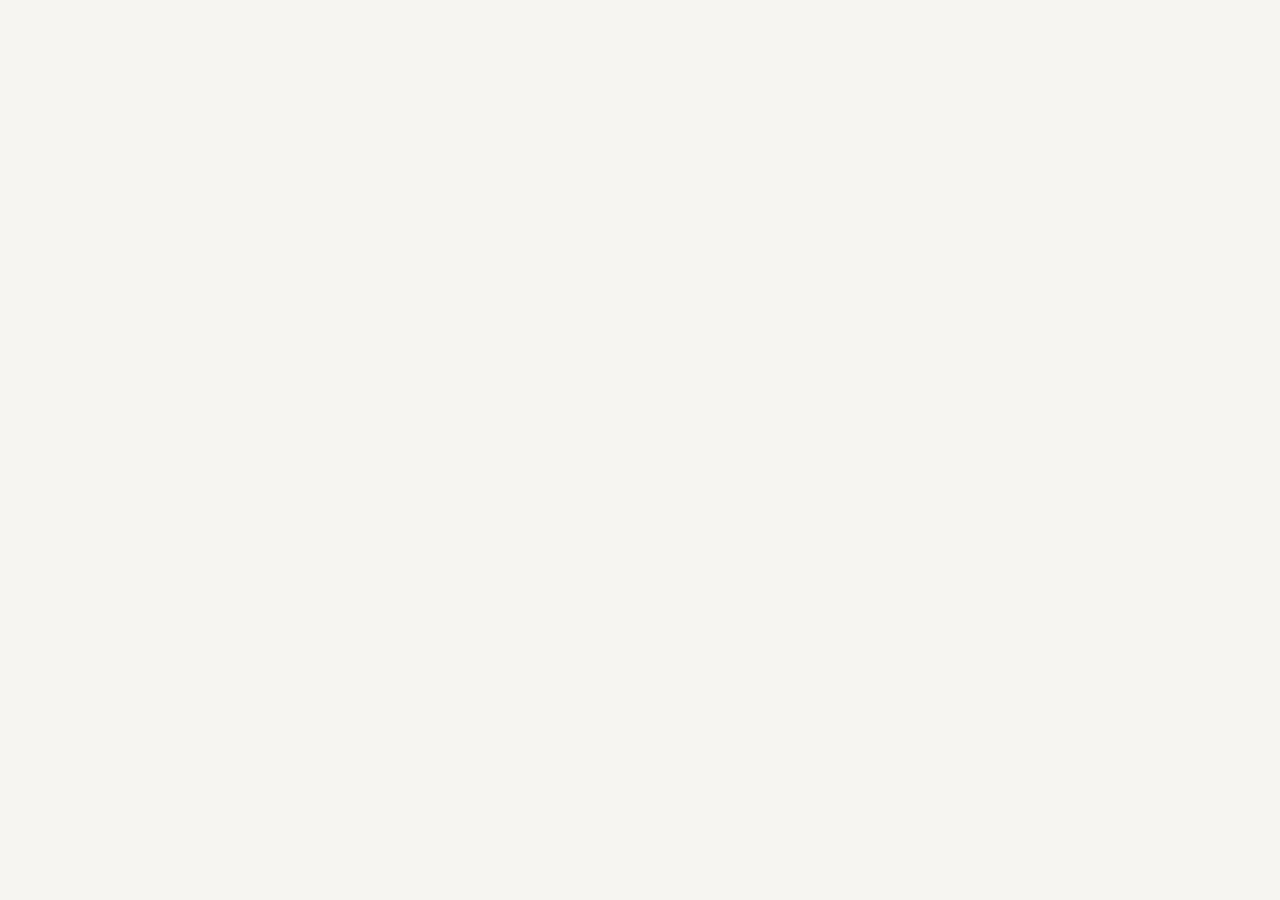
==== labourconnect.html @ e743689c "Update meta tags and styles in labourconnect.html" ====
<!DOCTYPE html>
<html lang="en">
<head>
<meta charset="utf-8">
<meta name="viewport" content="width=device-width, initial-scale=1, viewport-fit=cover">
<title>LabourConnect – Find work. Hire workers.</title>
<link rel="stylesheet" href="https://fonts.googleapis.com/css2?family=Archivo:wght@500;700;800&family=Source+Sans+3:wght@400;600&display=swap">
<style>
:root{--bg:#f6f5f1;--surface:#fff;--ink:#16213a;--muted:#5b6478;--line:#e1e0d9;--brand:#16213a;--brand-ink:#fff;--accent:#f2a900;--accent-ink:#16213a;--soft:#fff3d1;
box-sizing:border-box;padding-top:env(safe-area-inset-top,0px);padding-bottom:env(safe-area-inset-bottom,0px)}
@media (prefers-color-scheme:dark){:root:not([data-theme="light"]){--bg:#0f1524;--surface:#18203a;--ink:#eef0f6;--muted:#a3aac0;--line:#2a3452;--brand:#0a0f1c;--brand-ink:#fff;--soft:#2b2a1c}}
:root[data-theme="dark"]{--bg:#0f1524;--surface:#18203a;--ink:#eef0f6;--muted:#a3aac0;--line:#2a3452;--brand:#0a0f1c;--brand-ink:#fff;--soft:#2b2a1c}
*{box-sizing:border-box}html{scroll-behavior:smooth;scroll-padding-top:calc(72px + env(safe-area-inset-top,0px))}
body{margin:0;background:var(--bg);color:var(--ink);font:400 17px/1.6 "Source Sans 3",system-ui,sans-serif}
h1,h2,h3{font-family:Archivo,system-ui,sans-serif;line-height:1.15;margin:0}
a{color:inherit}
:focus-visible{outline:3px solid var(--accent);outline-offset:2px}
.wrap{max-width:1100px;margin:0 auto;padding:0 20px}
header{position:sticky;top:env(safe-area-inset-top,0px);z-index:20;background:var(--brand);color:var(--brand-ink)}
.nav{display:flex;align-items:center;justify-content:space-between;height:64px;gap:12px}
.logo{font:800 20px Archivo,sans-serif;text-decoration:none;display:flex;align-items:center;gap:8px}
.logo i{display:grid;place-items:center;width:32px;height:32px;border-radius:8px;background:var(--accent);color:var(--accent-ink);font-style:normal;font-size:18px}
nav ul{display:flex;gap:6px;list-style:none;margin:0;padding:0}
nav a{display:block;padding:8px 12px;border-radius:8px;text-decoration:none;font-weight:600;font-size:15px;opacity:.9}
nav a:hover{background:rgba(255,255,255,.12)}
.actions{display:flex;gap:8px}
.btn{font:700 15px Archivo,sans-serif;padding:11px 18px;border-radius:10px;border:2px solid transparent;cursor:pointer;text-decoration:none;display:inline-block;text-align:center}
.btn-accent{background:var(--accent);color:var(--accent-ink)}
.btn-accent:hover{filter:brightness(1.07)}
.btn-ghost{background:transparent;color:inherit;border-color:rgba(255,255,255,.4)}
.btn-line{background:var(--surface);color:var(--ink);border-color:var(--line)}
.menu{display:none;background:none;border:0;color:inherit;font-size:26px;cursor:pointer;padding:6px 10px}
.hero{background:var(--brand);color:var(--brand-ink);padding:56px 0 72px}
.hero h1{font-size:clamp(32px,6vw,56px);font-weight:800;max-width:15ch}
.hero p{max-width:52ch;color:#cfd5e6;font-size:19px;margin:16px 0 28px}
.search{background:var(--surface);color:var(--ink);border-radius:16px;padding:14px;max-width:820px}
.tabs{display:flex;gap:6px;margin-bottom:12px}
.tabs button{flex:1;font:700 15px Archivo,sans-serif;padding:10px;border-radius:10px;border:2px solid var(--line);background:transparent;color:var(--ink);cursor:pointer}
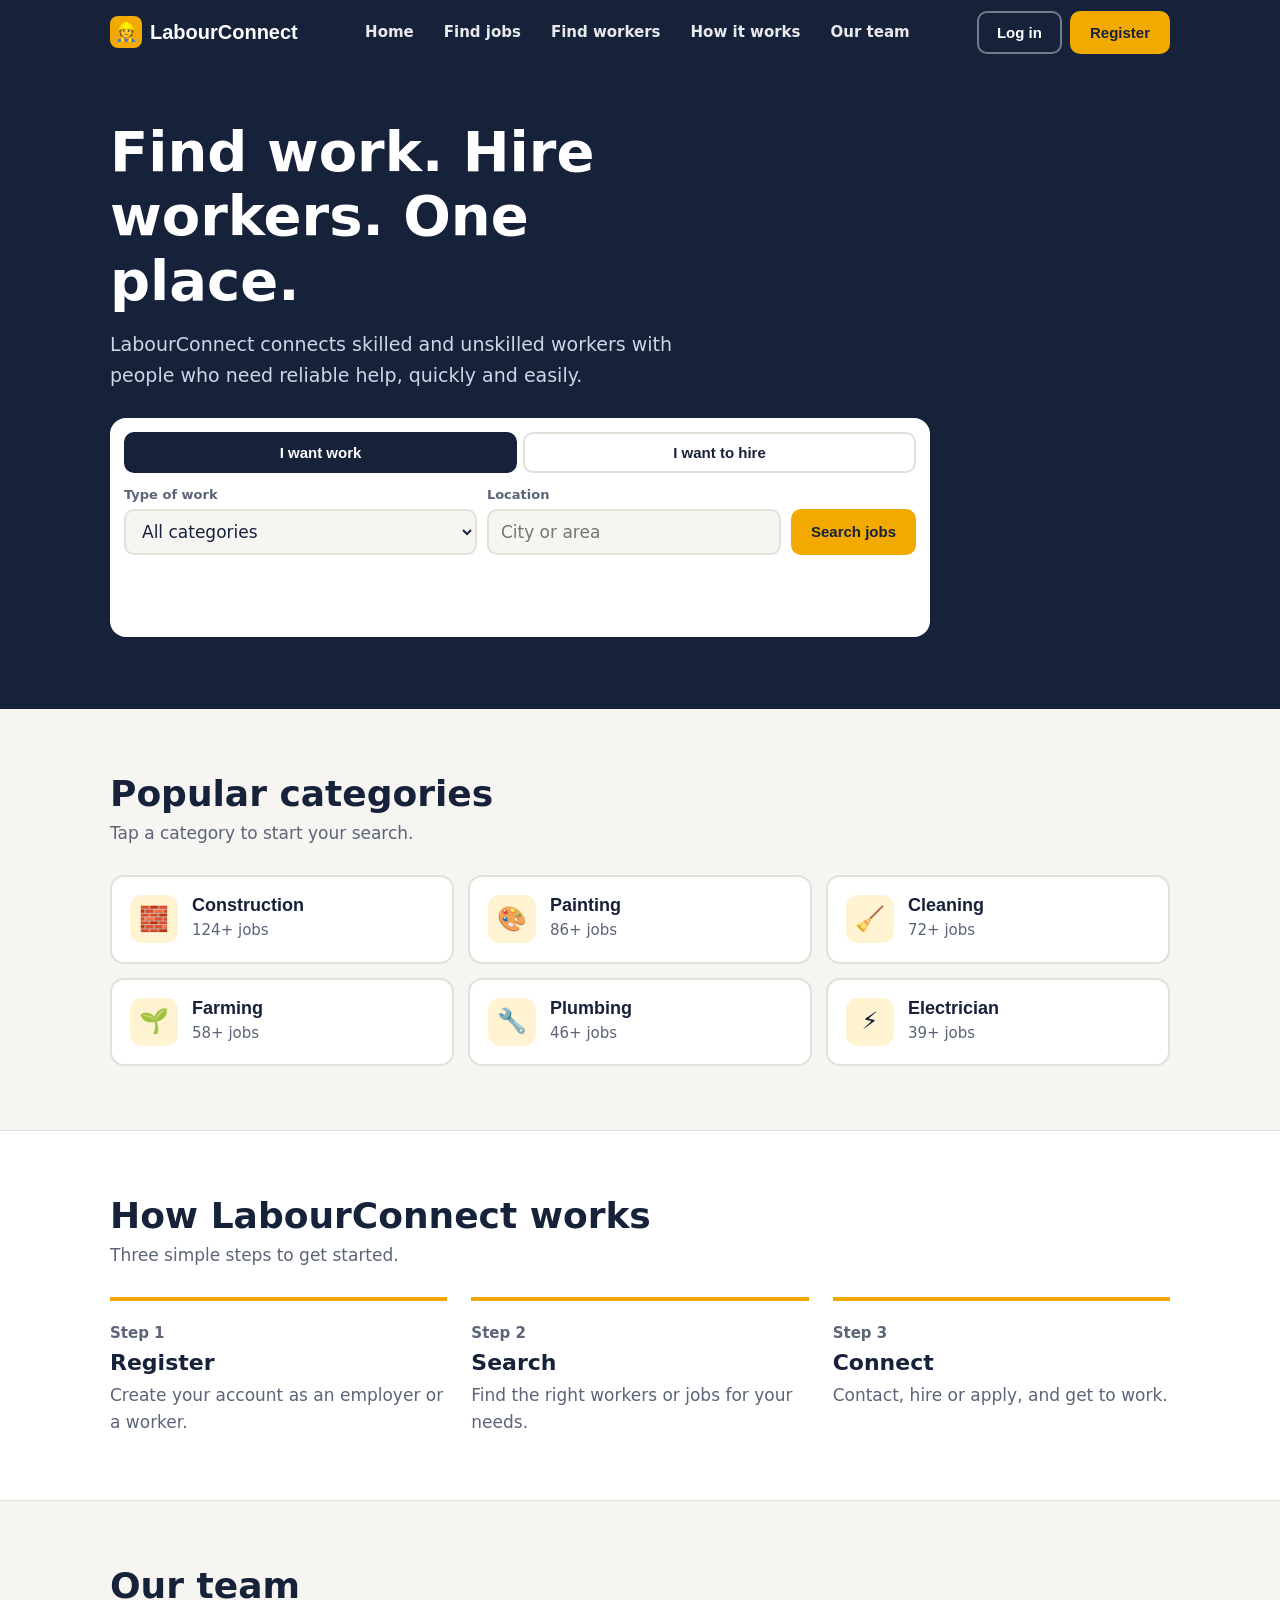
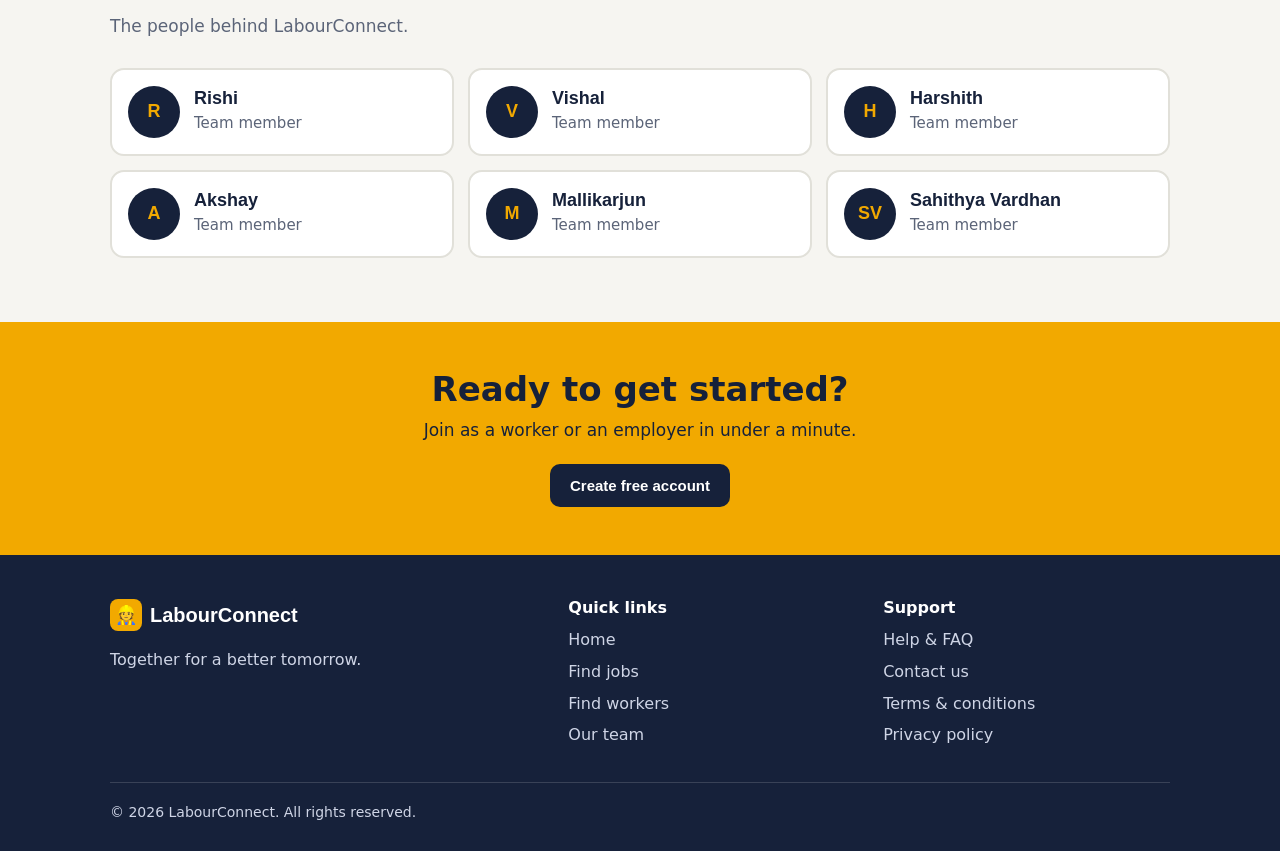
==== commit 29a7ffad: "Add styles and structure to labourconnect.html" ====
--- a/labourconnect.html
+++ b/labourconnect.html
@@ -36,3 +36,194 @@
 .search{background:var(--surface);color:var(--ink);border-radius:16px;padding:14px;max-width:820px}
 .tabs{display:flex;gap:6px;margin-bottom:12px}
 .tabs button{flex:1;font:700 15px Archivo,sans-serif;padding:10px;border-radius:10px;border:2px solid var(--line);background:transparent;color:var(--ink);cursor:pointer}
+.tabs button[aria-selected="true"]{background:var(--ink);color:var(--surface);border-color:var(--ink)}
+.fields{display:grid;grid-template-columns:1.2fr 1fr auto;gap:10px}
+label{display:block}
+.fields span{display:block;font-size:13px;font-weight:600;color:var(--muted);margin-bottom:3px}
+input,select{width:100%;height:46px;padding:0 12px;border:2px solid var(--line);border-radius:10px;background:var(--bg);color:var(--ink);font:inherit}
+.fields .btn{align-self:end;height:46px}
+.note{margin:10px 2px 0;font-size:15px;color:var(--muted);min-height:24px}
+section{padding:64px 0}
+.head{display:flex;justify-content:space-between;align-items:end;gap:16px;margin-bottom:28px;flex-wrap:wrap}
+.head h2{font-size:clamp(26px,4vw,36px)}
+.head p{margin:6px 0 0;color:var(--muted)}
+.cats{display:grid;grid-template-columns:repeat(3,1fr);gap:14px}
+.cat{display:flex;gap:14px;align-items:center;text-align:left;padding:18px;border:2px solid var(--line);border-radius:14px;background:var(--surface);color:var(--ink);font:inherit;cursor:pointer}
+.cat:hover{border-color:var(--accent)}
+.cat b{display:block;font:700 18px Archivo,sans-serif}
+.cat small{color:var(--muted);font-size:15px}
+.ico{flex:none;width:48px;height:48px;border-radius:12px;background:var(--soft);display:grid;place-items:center;font-size:24px}
+.alt{background:var(--surface);border-block:1px solid var(--line)}
+.steps{display:grid;grid-template-columns:repeat(3,1fr);gap:24px;counter-reset:s;list-style:none;padding:0;margin:0}
+.steps li{counter-increment:s;padding-top:18px;border-top:4px solid var(--accent)}
+.steps li::before{content:"Step " counter(s);font-weight:600;color:var(--muted);font-size:15px}
+.steps h3{font-size:22px;margin:4px 0 6px}
+.steps p{margin:0;color:var(--muted)}
+.team{display:grid;grid-template-columns:repeat(3,1fr);gap:14px}
+.member{display:flex;align-items:center;gap:14px;padding:16px;border:2px solid var(--line);border-radius:14px;background:var(--surface)}
+.av{flex:none;width:52px;height:52px;border-radius:50%;background:var(--brand);color:var(--accent);display:grid;place-items:center;font:800 18px Archivo,sans-serif}
+.member b{display:block;font:700 18px Archivo,sans-serif}
+.member small{color:var(--muted);font-size:15px}
+.cta{background:var(--accent);color:var(--accent-ink);text-align:center;padding:48px 0}
+.cta h2{font-size:clamp(24px,4vw,34px)}
+.cta p{margin:8px 0 20px}
+.cta .btn{background:var(--accent-ink);color:#fff}
+footer{background:var(--brand);color:#cfd5e6;padding:44px 0 28px;font-size:16px}
+.fg{display:grid;grid-template-columns:1.5fr 1fr 1fr;gap:28px}
+footer h3{color:#fff;font-size:16px;margin-bottom:10px}
+footer ul{list-style:none;margin:0;padding:0}footer li{margin:6px 0}
+footer a{text-decoration:none}footer a:hover{color:#fff;text-decoration:underline}
+.copy{border-top:1px solid rgba(255,255,255,.15);margin-top:28px;padding-top:18px;font-size:14px}
+dialog{border:0;border-radius:16px;padding:24px;width:min(400px,calc(100vw - 32px));background:var(--surface);color:var(--ink)}
+dialog::backdrop{background:rgba(10,15,28,.6)}
+dialog h2{font-size:24px;margin-bottom:14px}
+dialog label{margin-bottom:12px}
+.x{float:right;background:none;border:0;font-size:24px;color:var(--muted);cursor:pointer}
+.link{background:none;border:0;color:var(--ink);text-decoration:underline;cursor:pointer;font:inherit;padding:0}
+@media (max-width:820px){
+ .menu{display:block}
+ nav{position:absolute;left:0;right:0;top:64px;background:var(--brand);display:none;padding:8px 20px 16px}
+ nav.open{display:block}nav ul{flex-direction:column}
+ .actions .btn-ghost{display:none}
+ .fields{grid-template-columns:1fr}
+ .cats,.team{grid-template-columns:1fr 1fr}
+ .steps,.fg{grid-template-columns:1fr}
+ section{padding:48px 0}
+}
+@media (max-width:480px){.cats,.team{grid-template-columns:1fr}.hero{padding:36px 0 48px}}
+</style>
+</head>
+<body>
+<header>
+ <div class="wrap nav">
+  <a class="logo" href="#top"><i aria-hidden="true">👷</i>LabourConnect</a>
+  <nav id="nav" aria-label="Main">
+   <ul>
+    <li><a href="#top">Home</a></li>
+    <li><a href="#categories">Find jobs</a></li>
+    <li><a href="#categories">Find workers</a></li>
+    <li><a href="#how">How it works</a></li>
+    <li><a href="#team">Our team</a></li>
+   </ul>
+  </nav>
+  <div class="actions">
+   <button class="btn btn-ghost" data-open="login">Log in</button>
+   <button class="btn btn-accent" data-open="register">Register</button>
+   <button class="menu" id="menu" aria-label="Open menu" aria-expanded="false">☰</button>
+  </div>
+ </div>
+</header>
+
+<main id="top">
+ <div class="hero">
+  <div class="wrap">
+   <h1>Find work. Hire workers. One place.</h1>
+   <p>LabourConnect connects skilled and unskilled workers with people who need reliable help, quickly and easily.</p>
+   <form class="search" id="search" role="search">
+    <div class="tabs" role="tablist">
+     <button type="button" role="tab" aria-selected="true" data-mode="work">I want work</button>
+     <button type="button" role="tab" aria-selected="false" data-mode="hire">I want to hire</button>
+    </div>
+    <div class="fields">
+     <label><span>Type of work</span>
+      <select id="cat"><option value="">All categories</option><option>Construction</option><option>Painting</option><option>Cleaning</option><option>Farming</option><option>Plumbing</option><option>Electrician</option></select></label>
+     <label><span>Location</span><input id="loc" placeholder="City or area" autocomplete="address-level2"></label>
+     <button class="btn btn-accent" type="submit" id="go">Search jobs</button>
+    </div>
+    <p class="note" id="note" aria-live="polite"></p>
+   </form>
+  </div>
+ </div>
+
+ <section id="categories">
+  <div class="wrap">
+   <div class="head"><div><h2>Popular categories</h2><p>Tap a category to start your search.</p></div></div>
+   <div class="cats">
+    <button class="cat" data-c="Construction"><span class="ico">🧱</span><span><b>Construction</b><small>124+ jobs</small></span></button>
+    <button class="cat" data-c="Painting"><span class="ico">🎨</span><span><b>Painting</b><small>86+ jobs</small></span></button>
+    <button class="cat" data-c="Cleaning"><span class="ico">🧹</span><span><b>Cleaning</b><small>72+ jobs</small></span></button>
+    <button class="cat" data-c="Farming"><span class="ico">🌱</span><span><b>Farming</b><small>58+ jobs</small></span></button>
+    <button class="cat" data-c="Plumbing"><span class="ico">🔧</span><span><b>Plumbing</b><small>46+ jobs</small></span></button>
+    <button class="cat" data-c="Electrician"><span class="ico">⚡</span><span><b>Electrician</b><small>39+ jobs</small></span></button>
+   </div>
+  </div>
+ </section>
+
+ <section class="alt" id="how">
+  <div class="wrap">
+   <div class="head"><div><h2>How LabourConnect works</h2><p>Three simple steps to get started.</p></div></div>
+   <ol class="steps">
+    <li><h3>Register</h3><p>Create your account as an employer or a worker.</p></li>
+    <li><h3>Search</h3><p>Find the right workers or jobs for your needs.</p></li>
+    <li><h3>Connect</h3><p>Contact, hire or apply, and get to work.</p></li>
+   </ol>
+  </div>
+ </section>
+
+ <section id="team">
+  <div class="wrap">
+   <div class="head"><div><h2>Our team</h2><p>The people behind LabourConnect.</p></div></div>
+   <div class="team">
+    <div class="member"><span class="av">R</span><span><b>Rishi</b><small>Team member</small></span></div>
+    <div class="member"><span class="av">V</span><span><b>Vishal</b><small>Team member</small></span></div>
+    <div class="member"><span class="av">H</span><span><b>Harshith</b><small>Team member</small></span></div>
+    <div class="member"><span class="av">A</span><span><b>Akshay</b><small>Team member</small></span></div>
+    <div class="member"><span class="av">M</span><span><b>Mallikarjun</b><small>Team member</small></span></div>
+    <div class="member"><span class="av">SV</span><span><b>Sahithya Vardhan</b><small>Team member</small></span></div>
+   </div>
+  </div>
+ </section>
+
+ <div class="cta">
+  <div class="wrap">
+   <h2>Ready to get started?</h2>
+   <p>Join as a worker or an employer in under a minute.</p>
+   <button class="btn" data-open="register">Create free account</button>
+  </div>
+ </div>
+</main>
+
+<footer>
+ <div class="wrap">
+  <div class="fg">
+   <div><a class="logo" href="#top" style="color:#fff"><i aria-hidden="true">👷</i>LabourConnect</a><p>Together for a better tomorrow.</p></div>
+   <div><h3>Quick links</h3><ul><li><a href="#top">Home</a></li><li><a href="#categories">Find jobs</a></li><li><a href="#categories">Find workers</a></li><li><a href="#team">Our team</a></li></ul></div>
+   <div><h3>Support</h3><ul><li><a href="#">Help &amp; FAQ</a></li><li><a href="#">Contact us</a></li><li><a href="#">Terms &amp; conditions</a></li><li><a href="#">Privacy policy</a></li></ul></div>
+  </div>
+  <div class="copy">© 2026 LabourConnect. All rights reserved.</div>
+ </div>
+</footer>
+
+<dialog id="dlg">
+ <button class="x" aria-label="Close" id="close">×</button>
+ <h2 id="dt">Log in</h2>
+ <form id="af">
+  <label id="nm" hidden><span style="font-size:14px;color:var(--muted)">Full name</span><input id="name" autocomplete="name"></label>
+  <label><span style="font-size:14px;color:var(--muted)">Phone or email</span><input id="id" required autocomplete="username"></label>
+  <label id="rl" hidden><span style="font-size:14px;color:var(--muted)">I am a</span><select><option>Worker looking for work</option><option>Employer hiring workers</option></select></label>
+  <label><span style="font-size:14px;color:var(--muted)">Password</span><input type="password" required autocomplete="current-password"></label>
+  <button class="btn btn-accent" style="width:100%" id="sub">Log in</button>
+  <p class="note" id="swap" style="text-align:center"></p>
+ </form>
+</dialog>
+
+<script>
+var mode="work",$=function(i){return document.getElementById(i)};
+document.querySelectorAll(".tabs button").forEach(function(b){b.onclick=function(){
+ mode=b.dataset.mode;document.querySelectorAll(".tabs button").forEach(function(x){x.setAttribute("aria-selected",x===b)});
+ $("go").textContent=mode==="work"?"Search jobs":"Search workers";$("note").textContent=""}});
+function run(e){if(e)e.preventDefault();var c=$("cat").value||"all categories",l=$("loc").value.trim();
+ $("note").textContent="Showing "+(mode==="work"?"jobs":"workers")+" for "+c+(l?" in "+l:"")+". Register to see contact details."}
+$("search").onsubmit=run;
+document.querySelectorAll(".cat").forEach(function(b){b.onclick=function(){$("cat").value=b.dataset.c;run();window.scrollTo({top:0,behavior:"smooth"})}});
+$("menu").onclick=function(){var o=$("nav").classList.toggle("open");this.setAttribute("aria-expanded",o)};
+$("nav").onclick=function(e){if(e.target.tagName==="A")$("nav").classList.remove("open")};
+function setAuth(m){var r=m==="register";$("dt").textContent=r?"Create your account":"Log in";$("sub").textContent=r?"Register":"Log in";
+ $("nm").hidden=$("rl").hidden=!r;$("swap").innerHTML=r?'Already registered? <button type="button" class="link" id="s">Log in</button>':'New here? <button type="button" class="link" id="s">Create an account</button>';
+ $("s").onclick=function(){setAuth(r?"login":"register")}}
+document.querySelectorAll("[data-open]").forEach(function(b){b.onclick=function(){setAuth(b.dataset.open);$("dlg").showModal()}});
+$("close").onclick=function(){$("dlg").close()};
+$("af").onsubmit=function(e){e.preventDefault();$("dlg").close();$("note").textContent="Thanks! Accounts will be available soon.";window.scrollTo({top:0,behavior:"smooth"})};
+</script>
+</body>
+</html>
